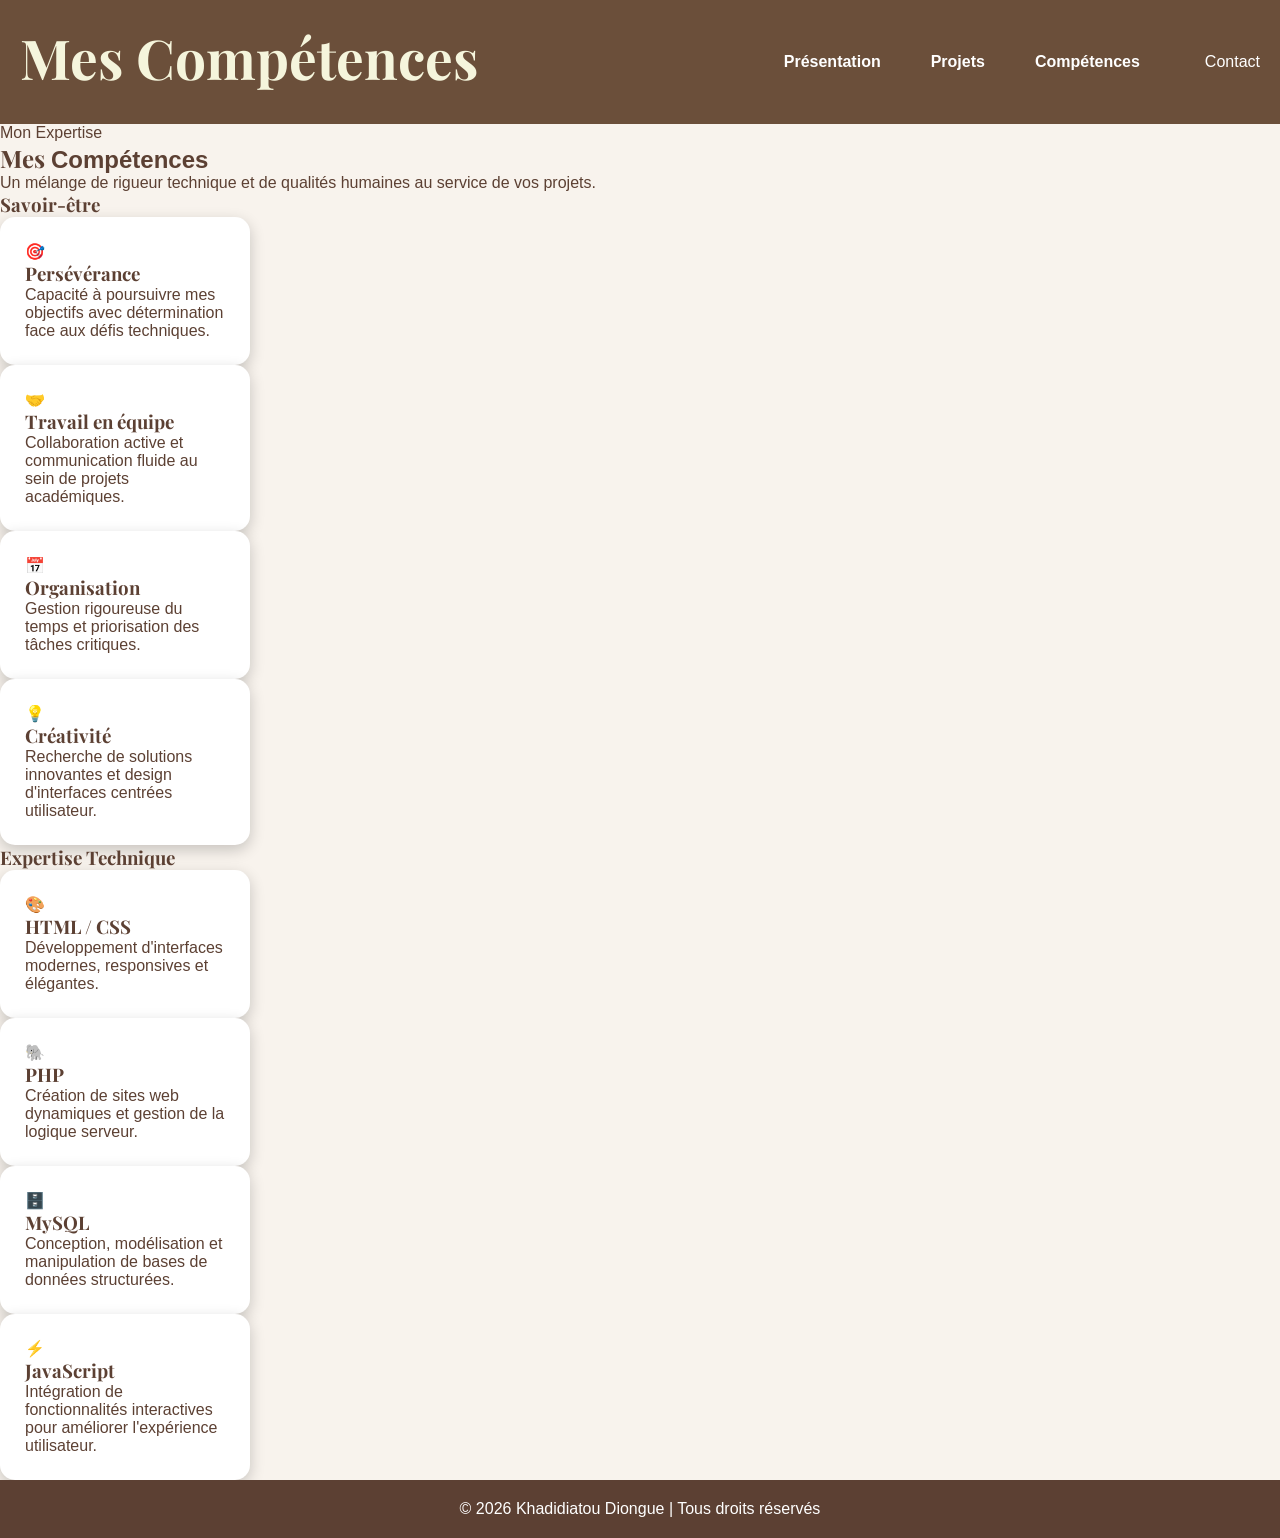
==== pages/competence.html @ 739fb5e6 "Fix HTML formatting and navigation links" ====
<!DOCTYPE html>
<html lang="fr">
<head>
    <meta charset="UTF-8">
    <meta name="viewport" content="width=device-width, initial-scale=1.0">
    <title>Mes Compétences | Khadidiatou Diongue</title>
    <link rel="stylesheet" href="../Css/style.css">
    <link rel="preconnect" href="https://fonts.googleapis.com">
    <link rel="preconnect" href="https://fonts.gstatic.com" crossorigin>
    <link href="https://fonts.googleapis.com/css2?family=Playfair+Display:wght@700;900&family=Poppins:wght@300;400;500;600&display=swap" rel="stylesheet">
</head>
<body>

<header>
   <nav>
        <h1 class="logo"> Mes Compétences</h1>
        <ul>
            <li><a href="index.html" >Présentation</a></li>
            <li><a href="/pages/projet.html">Projets</a></li>
            <li><a href="/pages/competence.html">Compétences</a></li>
            <li><a href="/pages/contact.html" ></a>Contact</a></li>
        </ul>
</header>

<main class="skills-page">
    <div class="skills-header">
        <span class="hero-tag">Mon Expertise</span>
        <h2 class="section-title">Mes <span class="highlight">Compétences</span></h2>
        <p class="section-subtitle">Un mélange de rigueur technique et de qualités humaines au service de vos projets.</p>
    </div>
    <div class="category-wrapper">
        <h3 class="skill-category-title">Savoir-être</h3>
        <div class="skills-grid">
            <div class="card">
                <div class="card-icon">🎯</div>
                <h3>Persévérance</h3>
                <p>Capacité à poursuivre mes objectifs avec détermination face aux défis techniques.</p>
            </div>
            <div class="card">
                <div class="card-icon">🤝</div>
                <h3>Travail en équipe</h3>
                <p>Collaboration active et communication fluide au sein de projets académiques.</p>
            </div>
            <div class="card">
                <div class="card-icon">📅</div>
                <h3>Organisation</h3>
                <p>Gestion rigoureuse du temps et priorisation des tâches critiques.</p>
            </div>
            <div class="card">
                <div class="card-icon">💡</div>
                <h3>Créativité</h3>
                <p>Recherche de solutions innovantes et design d'interfaces centrées utilisateur.</p>
            </div>
        </div>
    </div>
    <div class="category-wrapper">
        <h3 class="skill-category-title">Expertise Technique</h3>
        <div class="skills-grid hard-skills">
            <div class="card">
                <div class="card-icon">🎨</div>
                <h3>HTML / CSS</h3>
                <p>Développement d'interfaces modernes, responsives et élégantes.</p>
            </div>
            <div class="card">
                <div class="card-icon">🐘</div>
                <h3>PHP</h3>
                <p>Création de sites web dynamiques et gestion de la logique serveur.</p>
            </div>
            <div class="card">
                <div class="card-icon">🗄️</div>
                <h3>MySQL</h3>
                <p>Conception, modélisation et manipulation de bases de données structurées.</p>
            </div>
            <div class="card">
                <div class="card-icon">⚡</div>
                <h3>JavaScript</h3>
                <p>Intégration de fonctionnalités interactives pour améliorer l'expérience utilisateur.</p>
            </div>
        </div>
    </div>
</main>
     <footer>
        <div class="footer-content">
            <p>© 2026 Khadidiatou Diongue | Tous droits réservés</p>
        </div>
    </footer>
</body>
</html>
---- Css/style.css ----
body{
margin:0;
font-family:Arial;
background:#F5F0E6;
color:#3E2723;
}

header{
background:#5C4033;
padding:20px;
text-align:center;
}

nav a{
color:white;
margin:15px;
text-decoration:none;
font-weight:bold;
}

.hero{
text-align:center;
padding:80px 20px;
background:#EADBC8;
}

.hero img{
width:200px;
border-radius:50%;
margin-top:20px;
}

section{
padding:50px 20px;
text-align:center;
}

.cards{
display:flex;
justify-content:center;
gap:20px;
flex-wrap:wrap;
}

.card{
background:white;
padding:25px;
width:250px;
border-radius:15px;
box-shadow:0 5px 15px rgba(0,0,0,0.2);
transition:0.3s;
}

.card:hover{
transform:translateY(-10px);
}

form{
display:flex;
flex-direction:column;
width:300px;
margin:auto;
gap:15px;
}

input, textarea{
padding:10px;
border-radius:8px;
border:1px solid #ccc;
}

button{
background:#5C4033;
color:white;
padding:10px;
border:none;
border-radius:8px;
}

body{
    margin:0;
    font-family:Arial;
    background:#f8f3ed;
}

/* MENU */
header{
    background:#5c4033;
    padding:20px;
}

nav{
    display:flex;
    justify-content:space-between;
    align-items:center;
    gap: 35px;
}

.logo{
    color:beige;
}

nav ul{
    display:flex;
    list-style:none;
    gap:20px;
}

nav a{
    color:white;
    text-decoration:none;
    font-weight:bold;
}
.top-zone{
    text-align:center;
    padding:30px 20px;
}
/* PRESENTATION */
.presentation{
    display:flex;
    justify-content:center;
    align-items:center;
    gap:50px;
    padding:80px;
}

/* PHOTO */
.cadre-photo img{
    width:250px;
    height:250px;
    border-radius:20px;
    box-shadow:0 5px 15px rgba(0,0,0,0.2);
}

/* TEXTE */
.cadre-texte{
    background:white;
    padding:40px;
    border-radius:20px;
    width:450px;
    box-shadow:0 5px 15px rgba(0,0,0,0.1);
}

.cadre-texte h2{
    color:#5c4033;
}

.cadre-texte h3{
    color:#8b5e3c;
}

.cadre-texte ul{
    padding-left:20px;
}

.competences-box{
    display:flex;
    flex-wrap:wrap;
    gap:15px;
    margin-top:20px;
}

.mini-cadre{
    background:#f5ebe0;
    padding:12px 18px;
    border-radius:12px;
    box-shadow:0 3px 8px rgba(0,0,0,0.1);
    transition:0.3s;
    cursor:pointer;
}

.mini-cadre:hover{
    background:#5c4033;
    color:white;
}

:root {
    --beige: #F5F0E6;
    --marron: #5C4033;
    --marron-clair: #8B6D5C;
    --blanc: #FFFFFF;
}

/* Reset simple */
* {
    margin: 0;
    padding: 0;
    box-sizing: border-box;
    font-family: 'Arial', sans-serif;
}

body {
    background-color: var(--beige);
    color: var(--marron);
}

/* Header */
header {
    text-align: center;
    padding: 50px 20px;
    background-color: var(--marron-clair);
    color: var(--blanc);
}

header h1 {
    font-size: 55px;
    margin-bottom: 10px;
}

header p {
    font-size: 1.2rem;
}

/* Section Projets */
.projects-section {
    display: grid;
    grid-template-columns: repeat(auto-fit, minmax(300px, 1fr));
    gap: 30px;
    padding: 50px 20px;
    max-width: 1200px;
    margin: 0 auto;
}

/* Cartes de projet */
.project-card {
    background-color: var(--blanc);
    border-radius: 15px;
    overflow: hidden;
    box-shadow: 0 5px 20px rgba(0,0,0,0.1);
    transition: transform 0.3s ease, box-shadow 0.3s ease;
}

.project-card:hover {
    transform: translateY(-10px);
    box-shadow: 0 10px 30px rgba(0,0,0,0.2);
}

.project-card img {
    width: 100%;
    height: 200px;
    object-fit: cover;
}

.project-info {
    padding: 20px;
}

.project-info h2 {
    margin-bottom: 10px;
    font-size: 1.5rem;
}

.project-info p {
    margin-bottom: 15px;
    color: #6b4f3a;
}

.btn {
    display: inline-block;
    text-decoration: none;
    background-color: var(--marron);
    color: var(--blanc);
    padding: 10px 20px;
    border-radius: 8px;
    transition: background 0.3s ease;
}

.btn:hover {
    background-color: var(--marron-clair);
}

/* Responsive */
@media (max-width: 600px) {
    header h1 {
        font-size: 2rem;
    }
    .project-card img {
        height: 180px;
    }
}
body{
font-family:'Poppins', sans-serif;
}

h1,h2,h3{
font-family:'Playfair Display', serif;
}
body{
    margin:0;
    font-family:Arial;
    background:#f8f3ed;
}
.search-container{
    display:flex;
    align-items:center;
    width:400px;
    margin:20px auto 40px auto;
    background:white;
    border:1px solid #ddd;
    border-radius:30px;
    padding:8px 15px;
    box-shadow:0 4px 10px rgba(0,0,0,0.08);
}

.search-container .icon{
    font-size:18px;
    color:#999;
    margin-right:10px;
}

.search-container input{
    flex:1;
    border:none;
    outline:none;
    font-size:15px;
    background:transparent;
}

.search-container:focus-within{
    box-shadow:0 6px 18px rgba(139,94,60,0.25);
    border:1px solid #8b5e3c;
}

header{
    background:#6b4f3a;
    padding:20px;
}

nav{
    display:flex;
    justify-content:space-between;
    align-items:center;
}

.logo{
    color:beige;
}

nav ul{
    display:flex;
    list-style:none;
    gap:20px;
}

nav a{
    color:white;
    text-decoration:none;
    font-weight:bold;
}

/* Contact page */
.contact-page{
    display:flex;
    flex-wrap:wrap;
    justify-content:center;
    gap:25px;
    padding:40px 20px;
}

.bloc-formulaire{
    background:white;
    width:350px;
    padding:30px;
    border-radius:15px;
    box-shadow:0 5px 15px rgba(0,0,0,0.1);
    box-sizing:border-box;
}

.bloc-formulaire h2{
    text-align:center;
    color:#5c4033;
    margin-bottom:20px;
}

form{
    display:flex;
    flex-direction:column;
    gap:12px;
}

input, textarea{
    width:100%;
    padding:12px;
    border:1px solid #ccc;
    border-radius:10px;
    box-sizing:border-box;
}

textarea{
    height:100px;
    resize:none;
}

button{
    width:100%;
    padding:12px;
    background:#8b5e3c;
    color:white;
    border:none;
    border-radius:10px;
    cursor:pointer;
}

button:hover{
    background:#5c4033;
}

/* Footer */
footer{
    background:#5C4033;
    color:white;
    text-align:center;
    padding:15px;
    margin:0;
}

.reseaux{
    margin-top:15px;
    text-align:center;
}

.reseaux a{
    display:inline-block;
    margin:10px;
    font-size:28px;
    color:#8b5e3c;
    transition:0.3s;
}

.reseaux a:hover{
    color:#c49a6c;
    transform:scale(1.2);
}
img{
max-width:100%;
height:auto;
}
@media screen and (max-width:768px){
    .container{
        flex-direction:column;
    }
}
body{
    margin:0;
    padding:0;
}
footer p{
    margin:5px 0;
}

   
    margin: 0 auto;
    flex-wrap: wrap;
}

/* Ajustement général pour tablettes (≤1024px) */
@media screen and (max-width: 1024px) {
    .presentation {
        flex-direction: column;
        padding: 40px 10px;
        gap: 20px;
    }
    .cadre-texte {
        width: 100%;
        padding: 20px;
    }
    .cadre-photo img {
        width: 100%;
        max-width: 250px;
        height: auto;
    }
}
/* Responsivité minimale pour tablettes et téléphones */
img, video {
    max-width: 100%;
    height: auto;
}

@media screen and (max-width: 768px) {
    .presentation, .projects-section, .contact-page {
        flex-direction: column;
        width: 95%;
        margin: 0 auto;
        gap: 20px;
    }

    nav ul {
        flex-direction: column;
        gap: 10px;
        text-align: center;
    }

    header h1 {
        font-size: 2rem;
    }

    .project-card img {
        height: auto;
    }
}
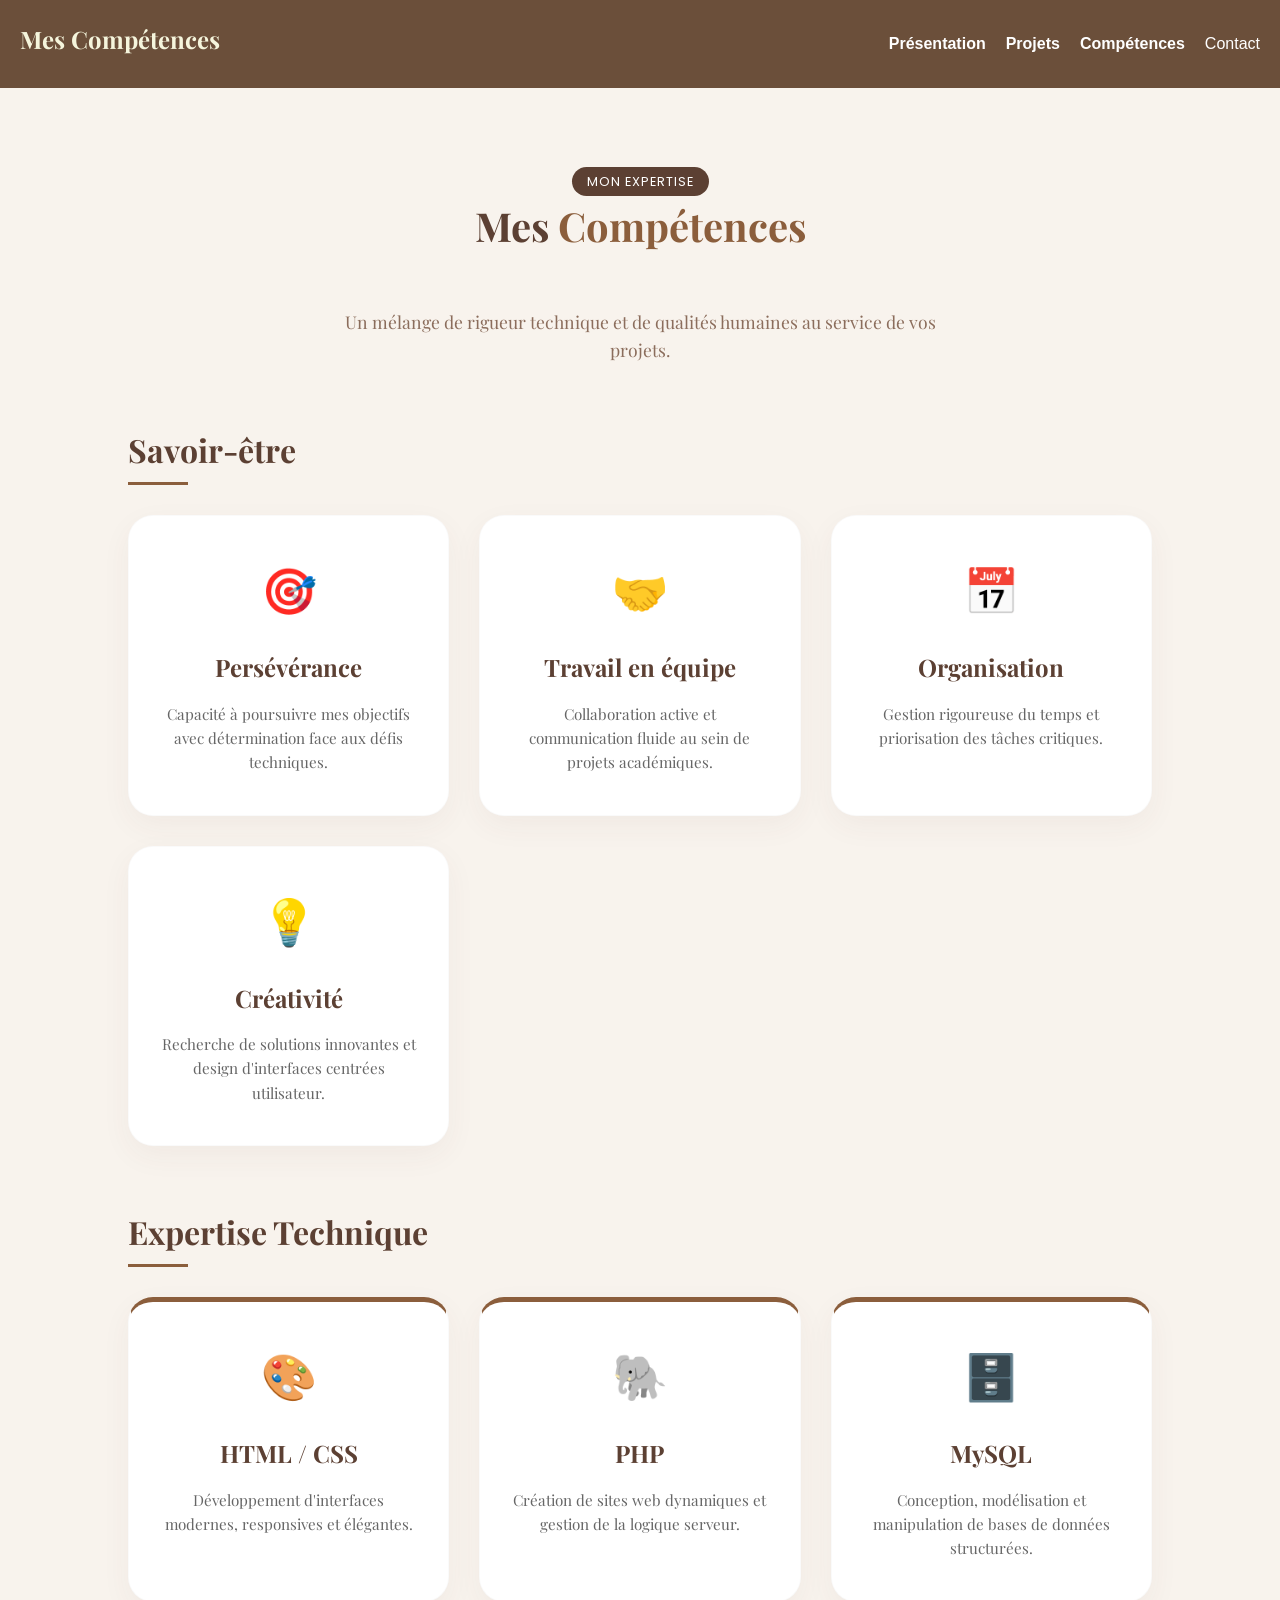
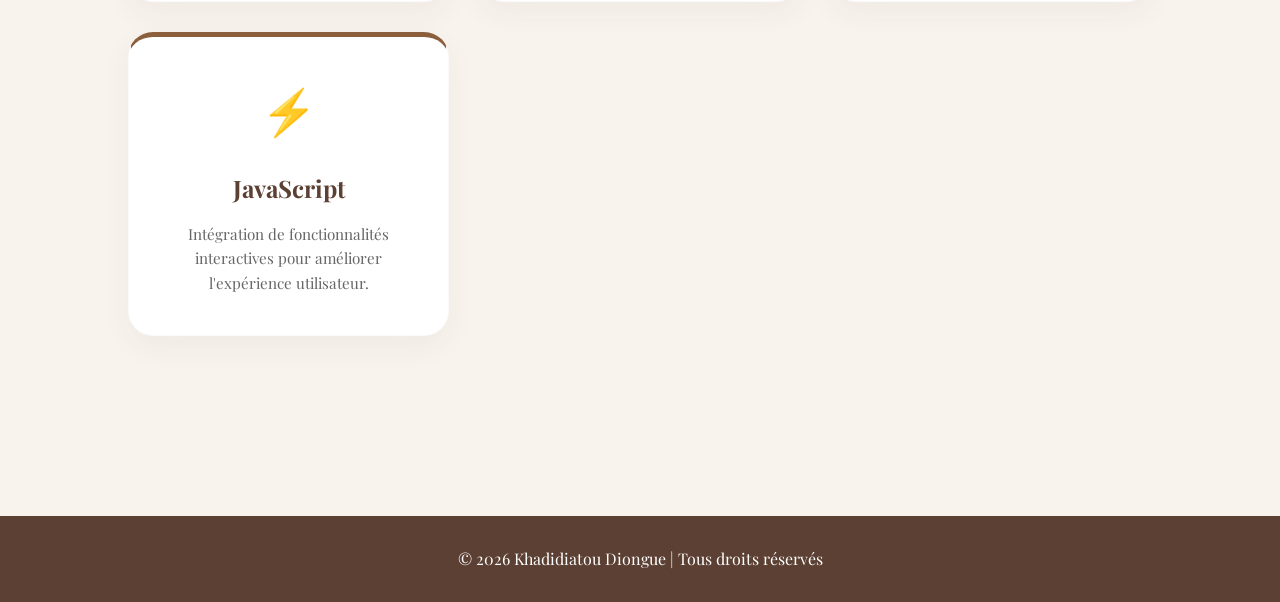
==== commit f5844a3f: "Fix HTML encoding issues in competence.html" ====
--- a/pages/competence.html
+++ b/pages/competence.html
@@ -16,9 +16,9 @@
         <h1 class="logo"> Mes Compétences</h1>
         <ul>
             <li><a href="index.html" >Présentation</a></li>
-            <li><a href="/pages/projet.html">Projets</a></li>
-            <li><a href="/pages/competence.html">Compétences</a></li>
-            <li><a href="/pages/contact.html" ></a>Contact</a></li>
+            <li><a href="projet.html">Projets</a></li>
+            <li><a href="competence.html">Compétences</a></li>
+            <li><a href="contact.html" ></a>Contact</a></li>
         </ul>
 </header>
 
--- a/Css/style.css
+++ b/Css/style.css
@@ -1,200 +1,369 @@
-body{
-margin:0;
-font-family:Arial;
-background:#F5F0E6;
-color:#3E2723;
-}
-
-header{
-background:#5C4033;
-padding:20px;
-text-align:center;
-}
-
-nav a{
-color:white;
-margin:15px;
-text-decoration:none;
-font-weight:bold;
-}
-
-.hero{
-text-align:center;
-padding:80px 20px;
-background:#EADBC8;
-}
-
-.hero img{
-width:200px;
-border-radius:50%;
-margin-top:20px;
-}
-
-section{
-padding:50px 20px;
-text-align:center;
-}
-
-.cards{
-display:flex;
-justify-content:center;
-gap:20px;
-flex-wrap:wrap;
-}
-
-.card{
-background:white;
-padding:25px;
-width:250px;
-border-radius:15px;
-box-shadow:0 5px 15px rgba(0,0,0,0.2);
-transition:0.3s;
-}
-
-.card:hover{
-transform:translateY(-10px);
-}
-
-form{
-display:flex;
-flex-direction:column;
-width:300px;
-margin:auto;
-gap:15px;
-}
-
-input, textarea{
-padding:10px;
-border-radius:8px;
-border:1px solid #ccc;
-}
-
-button{
-background:#5C4033;
-color:white;
-padding:10px;
-border:none;
-border-radius:8px;
-}
-
-body{
-    margin:0;
-    font-family:Arial;
-    background:#f8f3ed;
-}
-
-/* MENU */
-header{
-    background:#5c4033;
-    padding:20px;
-}
-
-nav{
-    display:flex;
-    justify-content:space-between;
-    align-items:center;
-    gap: 35px;
-}
-
-.logo{
-    color:beige;
-}
-
-nav ul{
-    display:flex;
-    list-style:none;
-    gap:20px;
-}
-
-nav a{
-    color:white;
-    text-decoration:none;
-    font-weight:bold;
-}
-.top-zone{
-    text-align:center;
-    padding:30px 20px;
-}
-/* PRESENTATION */
-.presentation{
-    display:flex;
-    justify-content:center;
-    align-items:center;
-    gap:50px;
-    padding:80px;
-}
-
-/* PHOTO */
-.cadre-photo img{
-    width:250px;
-    height:250px;
-    border-radius:20px;
-    box-shadow:0 5px 15px rgba(0,0,0,0.2);
-}
-
-/* TEXTE */
-.cadre-texte{
-    background:white;
-    padding:40px;
-    border-radius:20px;
-    width:450px;
-    box-shadow:0 5px 15px rgba(0,0,0,0.1);
-}
-
-.cadre-texte h2{
-    color:#5c4033;
-}
-
-.cadre-texte h3{
-    color:#8b5e3c;
-}
-
-.cadre-texte ul{
-    padding-left:20px;
-}
-
-.competences-box{
-    display:flex;
-    flex-wrap:wrap;
-    gap:15px;
-    margin-top:20px;
-}
-
-.mini-cadre{
-    background:#f5ebe0;
-    padding:12px 18px;
-    border-radius:12px;
-    box-shadow:0 3px 8px rgba(0,0,0,0.1);
-    transition:0.3s;
-    cursor:pointer;
-}
-
-.mini-cadre:hover{
-    background:#5c4033;
-    color:white;
-}
 
 :root {
     --beige: #F5F0E6;
+    --beige-clair: #f8f3ed;
     --marron: #5C4033;
+    --marron-moyen: #6b4f3a;
     --marron-clair: #8B6D5C;
+    --accent: #8b5e3c;
     --blanc: #FFFFFF;
 }
 
-/* Reset simple */
 * {
     margin: 0;
     padding: 0;
     box-sizing: border-box;
-    font-family: 'Arial', sans-serif;
 }
 
 body {
-    background-color: var(--beige);
-    color: var(--marron);
-}
-
-/* Header */
+    background-color: var(--beige-clair);
+    color: var(--marron);
+    font-family: 'Poppins', sans-serif;
+    line-height: 1.6;
+    
+}
+
+h1, h2, h3 {
+    font-family: 'Playfair Display', serif;
+}
+p{
+    font-family:'Playfair Display',serif ;
+}
+
+div {
+    font-family:'Poppins', sans-serif;
+}
+input, textarea {
+    font-family:'Poppins', sans-serif;
+}
+header {
+    background: var(--marron-moyen);
+    padding: 20px 5%;
+}
+
+nav {
+    display: flex;
+    justify-content: space-between;
+    align-items: center;
+}
+
+.logo {
+    color: beige;
+    font-size: 1.5rem;
+    font-weight: bold;
+}
+
+nav ul {
+    display: flex;
+    list-style: none;
+    gap: 25px;
+}
+
+nav a {
+    color: white;
+    text-decoration: none;
+    font-weight: bold;
+    transition: 0.3s;
+}
+
+nav a:hover {
+    color: var(--beige);
+}
+
+.hero-presentation {
+    display: flex;
+    align-items: center;
+    justify-content: space-between;
+    padding: 80px 10%;
+    min-height: 85vh;
+    gap: 60px;
+    background-color: var(--beige-clair);
+}
+
+.hero-content {
+    flex: 1;
+    max-width: 600px;
+}
+
+.hero-tag {
+    background-color: var(--marron);
+    color: white;
+    padding: 6px 15px;
+    border-radius: 20px;
+    font-size: 0.8rem;
+    text-transform: uppercase;
+    letter-spacing: 1px;
+}
+
+.hero-content h1 {
+    font-size: 3.5rem;
+    margin: 25px 0 15px;
+    color: var(--marron);
+    line-height: 1.1;
+}
+
+.highlight {
+    color: var(--accent);
+}
+
+.hero-description {
+    font-size: 1.1rem;
+    margin-bottom: 30px;
+    color: #444;
+}
+
+
+.hero-actions {
+    display: flex;
+    gap: 15px;
+    margin-top: 30px;
+}
+
+.btn_cv {
+    display: inline-block;
+    background-color: var(--marron);
+    color: white;
+    padding: 12px 28px;
+    text-decoration: none;
+    border-radius: 8px;
+    font-weight: 600;
+    transition: 0.3s ease;
+    border: 2px solid var(--marron);
+}
+
+.btn_cv.outline {
+    background-color: transparent;
+    color: var(--marron);
+}
+
+.btn_cv:hover {
+    background-color: var(--marron-clair);
+    border-color: var(--marron-clair);
+    color: white;
+    transform: translateY(-3px);
+}
+
+.hero-visual {
+    flex: 1;
+    display: flex;
+    justify-content: center;
+}
+
+.cadre-photo-moderne {
+    position: relative;
+}
+
+.cadre-photo-moderne img {
+    width: 350px;
+    height: 450px;
+    object-fit: cover;
+    border-radius: 30px;
+    z-index: 2;
+    position: relative;
+    box-shadow: 15px 15px 0px var(--marron-clair); /* Effet de décalage */
+}
+
+.competences-box {
+    display: flex;
+    flex-wrap: wrap;
+    gap: 10px;
+    margin-bottom: 30px;
+}
+
+.mini-cadre {
+    background: #f5ebe0;
+    padding: 8px 15px;
+    border-radius: 8px;
+    font-size: 0.85rem;
+    font-weight: 500;
+    border: 1px solid rgba(0,0,0,0.05);
+}
+
+.services-section {
+    padding: 80px 10%;
+    background-color: var(--blanc);
+    text-align: center;
+}
+
+.section-title {
+    font-size: 2.5rem;
+    margin-bottom: 50px;
+    color: var(--marron);
+}
+
+.services-container {
+    display: grid;
+    grid-template-columns: repeat(auto-fit, minmax(250px, 1fr));
+    gap: 30px;
+}
+
+.service-card {
+    background-color: var(--beige-clair);
+    padding: 40px 25px;
+    border-radius: 20px;
+    transition: 0.3s;
+}
+
+.service-card:hover {
+    transform: translateY(-10px);
+    box-shadow: 0 10px 30px rgba(0,0,0,0.05);
+}
+
+.service-icon {
+    font-size: 45px;
+    margin-bottom: 20px;
+}
+
+
+footer {
+    background: var(--marron);
+    color: white;
+    text-align: center;
+    padding: 30px;
+}
+
+
+@media (max-width: 992px) {
+    .hero-presentation {
+        flex-direction: column;
+        text-align: center;
+        padding-top: 50px;
+    }
+    
+    .hero-content {
+        order: 2;
+    }
+    
+    .hero-visual {
+        order: 1;
+    }
+
+    .hero-actions {
+        justify-content: center;
+    }
+
+    .competences-box {
+        justify-content: center;
+    }
+
+    .hero-content h1 {
+        font-size: 2.5rem;
+    }
+}
+
+.skills-page {
+    padding: 80px 10%;
+    background-color: var(--beige-clair);
+    min-height: 100vh;
+}
+
+.skills-header {
+    text-align: center;
+    margin-bottom: 60px;
+}
+
+.section-subtitle {
+    max-width: 600px;
+    margin: 15px auto 0;
+    color: var(--marron-clair);
+    font-size: 1.1rem;
+}
+
+.category-wrapper {
+    margin-bottom: 60px;
+}
+
+.skill-category-title {
+    font-family: 'Playfair Display', serif;
+    color: var(--marron);
+    font-size: 2rem;
+    margin-bottom: 30px;
+    position: relative;
+    display: inline-block;
+    padding-bottom: 10px;
+}
+
+.skill-category-title::after {
+    content: '';
+    position: absolute;
+    bottom: 0;
+    left: 0;
+    width: 60px;
+    height: 3px;
+    background-color: var(--accent);
+}
+
+
+.skills-grid {
+    display: grid;
+    grid-template-columns: repeat(auto-fit, minmax(280px, 1fr));
+    gap: 30px;
+}
+
+.skills-grid .card {
+    background: var(--blanc);
+    padding: 40px 30px;
+    border-radius: 25px;
+    text-align: center;
+    transition: all 0.5s cubic-bezier(0.175, 0.885, 0.32, 1.275);
+    border: 1px solid rgba(0,0,0,0.02);
+    box-shadow: 0 10px 30px rgba(92, 64, 51, 0.05);
+    display: flex;
+    flex-direction: column;
+    align-items: center;
+}
+
+.card-icon {
+    font-size: 45px;
+    margin-bottom: 20px;
+    transition: 0.3s;
+}
+
+.skills-grid .card h3 {
+    font-family: 'Playfair Display', serif;
+    color: var(--marron);
+    font-size: 1.5rem;
+    margin-bottom: 15px;
+    transition: 0.3s;
+}
+
+.skills-grid .card p {
+    font-size: 0.95rem;
+    color: #666;
+    line-height: 1.6;
+    transition: 0.3s;
+}
+
+.skills-grid .card:hover {
+    transform: translateY(-15px);
+    background-color: var(--marron);
+    box-shadow: 0 25px 50px rgba(92, 64, 51, 0.2);
+}
+
+.skills-grid .card:hover h3, 
+.skills-grid .card:hover p {
+    color: var(--blanc);
+}
+
+.skills-grid .card:hover .card-icon {
+    transform: scale(1.2) rotate(5deg);
+}
+
+
+.hard-skills .card {
+    border-top: 5px solid var(--accent);
+}
+
+
+@media (max-width: 768px) {
+    .skills-page {
+        padding: 60px 5%;
+    }
+    .hero-content h1 {
+        font-size: 2.8rem;
+    }
+}
+
 header {
     text-align: center;
     padding: 50px 20px;
@@ -211,7 +380,6 @@
     font-size: 1.2rem;
 }
 
-/* Section Projets */
 .projects-section {
     display: grid;
     grid-template-columns: repeat(auto-fit, minmax(300px, 1fr));
@@ -221,7 +389,6 @@
     margin: 0 auto;
 }
 
-/* Cartes de projet */
 .project-card {
     background-color: var(--blanc);
     border-radius: 15px;
@@ -320,7 +487,7 @@
     box-shadow:0 6px 18px rgba(139,94,60,0.25);
     border:1px solid #8b5e3c;
 }
-
+/* Navigation */
 header{
     background:#6b4f3a;
     padding:20px;
@@ -347,154 +514,336 @@
     text-decoration:none;
     font-weight:bold;
 }
-
-/* Contact page */
-.contact-page{
-    display:flex;
-    flex-wrap:wrap;
-    justify-content:center;
-    gap:25px;
-    padding:40px 20px;
-}
-
-.bloc-formulaire{
-    background:white;
-    width:350px;
-    padding:30px;
-    border-radius:15px;
-    box-shadow:0 5px 15px rgba(0,0,0,0.1);
-    box-sizing:border-box;
-}
-
-.bloc-formulaire h2{
-    text-align:center;
-    color:#5c4033;
-    margin-bottom:20px;
-}
-
-form{
-    display:flex;
-    flex-direction:column;
-    gap:12px;
-}
-
-input, textarea{
-    width:100%;
-    padding:12px;
-    border:1px solid #ccc;
-    border-radius:10px;
-    box-sizing:border-box;
-}
-
-textarea{
-    height:100px;
-    resize:none;
-}
-
-button{
-    width:100%;
-    padding:12px;
-    background:#8b5e3c;
-    color:white;
-    border:none;
-    border-radius:10px;
-    cursor:pointer;
-}
-
-button:hover{
-    background:#5c4033;
-}
-
-/* Footer */
-footer{
-    background:#5C4033;
-    color:white;
-    text-align:center;
-    padding:15px;
-    margin:0;
-}
-
-.reseaux{
-    margin-top:15px;
-    text-align:center;
-}
-
-.reseaux a{
-    display:inline-block;
-    margin:10px;
-    font-size:28px;
-    color:#8b5e3c;
-    transition:0.3s;
-}
-
-.reseaux a:hover{
+nav a:hover{
     color:#c49a6c;
-    transform:scale(1.2);
-}
-img{
-max-width:100%;
-height:auto;
-}
-@media screen and (max-width:768px){
-    .container{
-        flex-direction:column;
-    }
-}
-body{
-    margin:0;
-    padding:0;
-}
-footer p{
-    margin:5px 0;
-}
-
-   
-    margin: 0 auto;
+}
+nav a:focus{
+    color:#c49a6c;
+}
+
+.contact-page {
+    display: flex;
     flex-wrap: wrap;
-}
-
-/* Ajustement général pour tablettes (≤1024px) */
-@media screen and (max-width: 1024px) {
-    .presentation {
+    justify-content: center;
+    gap: 40px;
+    padding: 80px 10%;
+    background-color: var(--beige-clair);
+    min-height: 80vh;
+}
+
+/* Style des deux blocs (Contact & Demande de Projet) */
+.bloc-formulaire {
+    background: white;
+    padding: 40px;
+    border-radius: 20px;
+    box-shadow: 0 10px 30px rgba(92, 64, 51, 0.08);
+    flex: 1;
+    min-width: 320px;
+    max-width: 500px;
+    transition: transform 0.3s ease;
+}
+
+.bloc-formulaire:hover {
+    transform: translateY(-5px);
+}
+
+.bloc-formulaire h2 {
+    font-family: 'Playfair Display', serif;
+    color: var(--marron);
+    font-size: 2rem;
+    margin-bottom: 25px;
+    position: relative;
+}
+
+.bloc-formulaire h2::after {
+    content: '';
+    position: absolute;
+    bottom: -8px;
+    left: 0;
+    width: 40px;
+    height: 3px;
+    background-color: var(--accent);
+}
+
+/* Style des champs du formulaire */
+.bloc-formulaire form {
+    display: flex;
+    flex-direction: column;
+    gap: 15px;
+}
+
+.bloc-formulaire input, 
+.bloc-formulaire textarea {
+    width: 100%;
+    padding: 12px 15px;
+    border: 1px solid #ddd;
+    border-radius: 10px;
+    font-family: 'Poppins', sans-serif;
+    font-size: 0.95rem;
+    transition: border-color 0.3s ease, box-shadow 0.3s ease;
+}
+
+.bloc-formulaire input:focus, 
+.bloc-formulaire textarea:focus {
+    border-color: var(--marron);
+    box-shadow: 0 0 8px rgba(92, 64, 51, 0.1);
+    outline: none;
+}
+
+.bloc-formulaire textarea {
+    height: 120px;
+    resize: none;
+}
+
+/* Style du bouton envoyer */
+.bloc-formulaire button {
+    background-color: var(--marron);
+    color: white;
+    border: none;
+    padding: 15px;
+    border-radius: 10px;
+    font-weight: 600;
+    cursor: pointer;
+    transition: background 0.3s ease;
+    margin-top: 10px;
+}
+
+.bloc-formulaire button:hover {
+    background-color: var(--accent);
+}
+
+/* Récapitulatif de la demande */
+.bloc-formulaire h3 {
+    margin-top: 30px;
+    font-family: 'Playfair Display', serif;
+    color: var(--marron);
+    border-top: 1px solid #eee;
+    padding-top: 20px;
+}
+
+footer {
+    text-align: center;
+    padding: 30px 20px;
+    background-color: var(--marron);
+    margin-top: 40px;
+}
+
+footer h3 {
+    font-family: 'Playfair Display', serif;
+    color: var(--blanc);
+    margin-bottom: 20px;
+}
+
+.reseaux {
+    display: flex;
+    justify-content: center;
+    gap: 25px;
+}
+
+.reseaux a {
+    font-size: 24px;
+    color: var(--accent);
+    transition: color 0.3s ease, transform 0.3s ease;
+}
+
+.reseaux a:hover {
+    color: var(--blanc);
+    transform: scale(1.2);
+}
+
+/* Responsive */
+@media (max-width: 768px) {
+    .contact-page {
+        padding: 40px 5%;
+    }
+}
+.menu-toggle {
+    display: none; /* caché par défaut sur grand écran */
+    flex-direction: column;
+    width: 30px;
+    cursor: pointer;
+    gap: 5px;
+}
+
+.menu-toggle span {
+    height: 3px;
+    background: white;
+    border-radius: 2px;
+}
+
+
+@media screen and (max-width: 768px) {
+    .menu-toggle {
+        display: flex;
+    }
+    nav ul.nav-list {
+        display: none; 
         flex-direction: column;
-        padding: 40px 10px;
-        gap: 20px;
-    }
-    .cadre-texte {
+        gap: 15px;
+        background: #6b4f3a;
+        position: absolute;
+        top: 60px;
+        left: 0;
         width: 100%;
-        padding: 20px;
-    }
-    .cadre-photo img {
-        width: 100%;
-        max-width: 250px;
-        height: auto;
-    }
-}
-/* Responsivité minimale pour tablettes et téléphones */
-img, video {
-    max-width: 100%;
-    height: auto;
-}
-
-@media screen and (max-width: 768px) {
-    .presentation, .projects-section, .contact-page {
-        flex-direction: column;
-        width: 95%;
-        margin: 0 auto;
-        gap: 20px;
-    }
-
-    nav ul {
-        flex-direction: column;
-        gap: 10px;
-        text-align: center;
-    }
-
-    header h1 {
-        font-size: 2rem;
-    }
-
-    .project-card img {
-        height: auto;
-    }
-}
+        padding: 20px 0;
+    }
+    nav ul.nav-list.active {
+        display: flex;
+    }
+}
+.footer {
+    margin-top: auto;
+    background-color: #111;
+    color: #fff;
+    padding: 20px 0;
+    text-align: center;
+}
+/* ==========================================================================
+   PAGE PROJETS
+   ========================================================================== */
+
+.projects-page {
+    padding: 60px 10%;
+    background-color: var(--beige-clair);
+    min-height: 100vh;
+}
+
+.projects-header {
+    text-align: center;
+    margin-bottom: 50px;
+}
+
+/* Barre de recherche moderne */
+.search-container {
+    display: flex;
+    max-width: 500px;
+    margin: 30px auto;
+    background: white;
+    padding: 5px;
+    border-radius: 50px;
+    box-shadow: 0 4px 15px rgba(0,0,0,0.05);
+    border: 1px solid #ddd;
+    align-items: center;
+}
+
+.search-container input {
+    flex: 1;
+    border: none;
+    outline: none;
+    padding: 0 15px;
+    background: transparent;
+    min-width: 0;
+}
+
+.search-container button {
+    background-color: var(--marron);
+    color: white;
+    border: none;
+    padding: 10px 25px;
+    border-radius: 50px;
+    cursor: pointer;
+    transition: 0.3s;
+}
+
+.search-container button:hover {
+    background-color: var(--accent);
+}
+
+.projects-grid {
+    display: grid;
+    grid-template-columns: repeat(auto-fit, minmax(320px, 1fr));
+    gap: 30px;
+}
+
+.project-card {
+    background: white;
+    border-radius: 20px;
+    overflow: hidden;
+    box-shadow: 0 10px 30px rgba(0,0,0,0.05);
+    transition: transform 0.3s ease, box-shadow 0.3s ease;
+    display: flex;
+    flex-direction: column;
+}
+
+.project-card:hover {
+    transform: translateY(-10px);
+    box-shadow: 0 15px 35px rgba(92, 64, 51, 0.15);
+}
+
+.project-image {
+    height: 220px;
+    overflow: hidden;
+}
+
+.project-image img {
+    width: 100%;
+    height: 100%;
+    object-fit: cover;
+    transition: transform 0.5s ease;
+}
+
+.project-card:hover .project-image img {
+    transform: scale(1.1);
+}
+
+.project-info {
+    padding: 25px;
+    display: flex;
+    flex-direction: column;
+    flex-grow: 1;
+}
+
+.project-info h3 {
+    font-family: 'Playfair Display', serif;
+    color: var(--marron);
+    font-size: 1.4rem;
+    margin-bottom: 12px;
+}
+
+.project-info p {
+    font-size: 0.95rem;
+    color: #666;
+    margin-bottom: 20px;
+    line-height: 1.5;
+}
+
+
+.technologies {
+    margin-top: auto;
+    display: flex;
+    flex-wrap: wrap;
+    gap: 8px;
+    margin-bottom: 20px;
+}
+
+.badge {
+    background: var(--beige-clair);
+    color: var(--marron);
+    padding: 5px 12px;
+    border-radius: 15px;
+    font-size: 0.75rem;
+    font-weight: 600;
+    text-transform: uppercase;
+}
+
+.btn-detail {
+    text-align: center;
+    text-decoration: none;
+    color: var(--marron);
+    font-weight: bold;
+    border: 2px solid var(--marron);
+    padding: 10px;
+    border-radius: 8px;
+    transition: 0.3s;
+}
+
+.btn-detail:hover {
+    background-color: var(--marron);
+    color: white;
+}
+
+.no-result {
+    grid-column: 1 / -1;
+    text-align: center;
+    padding: 50px;
+}
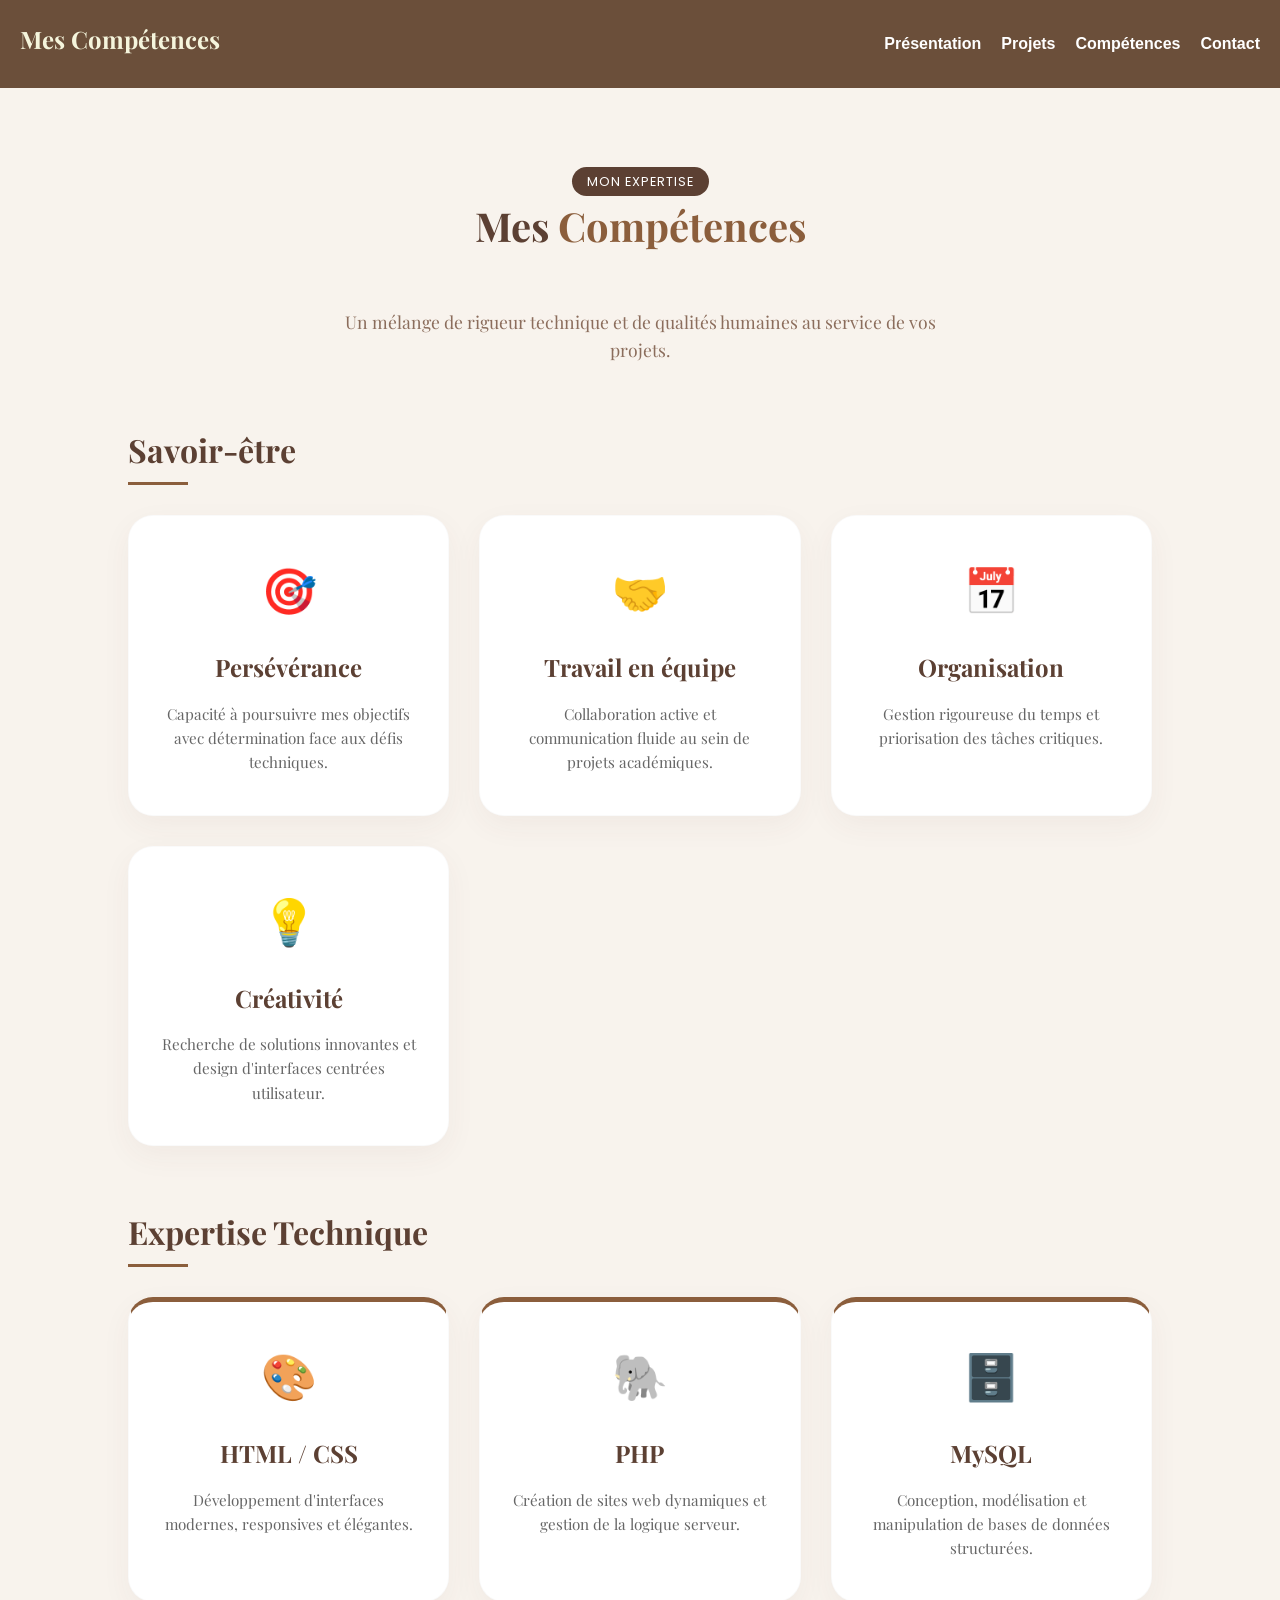
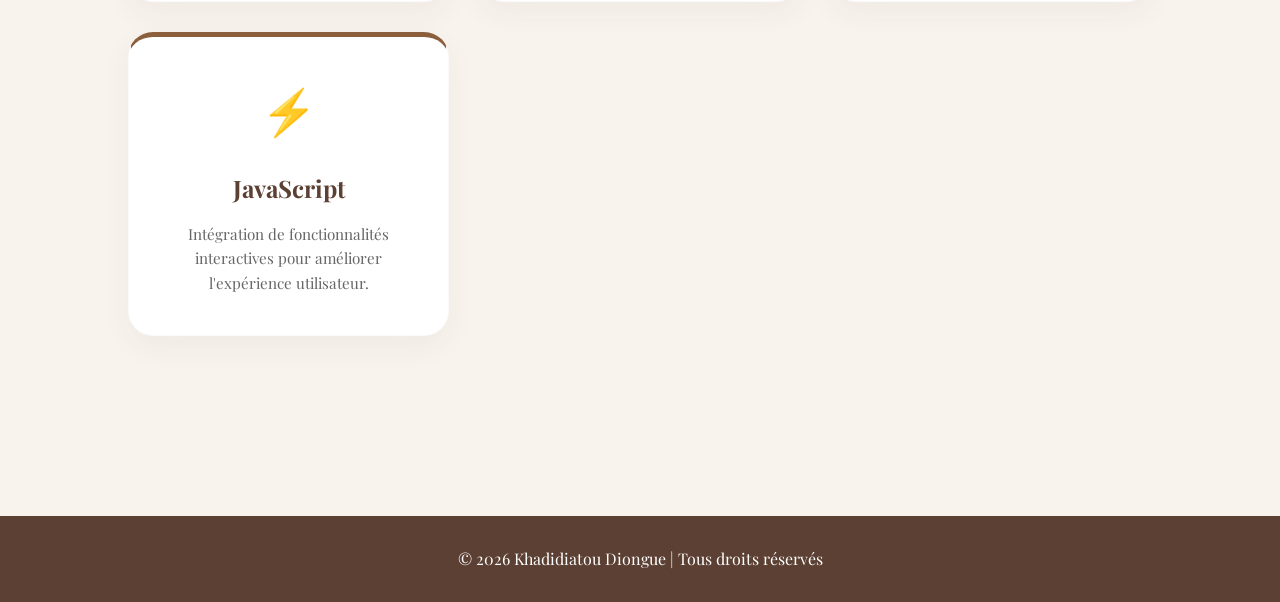
==== commit b731186a: "Update competence.html" ====
--- a/pages/competence.html
+++ b/pages/competence.html
@@ -15,13 +15,12 @@
    <nav>
         <h1 class="logo"> Mes Compétences</h1>
         <ul>
-            <li><a href="index.html" >Présentation</a></li>
+            <li><a href="../index.html" >Présentation</a></li>
             <li><a href="projet.html">Projets</a></li>
             <li><a href="competence.html">Compétences</a></li>
-            <li><a href="contact.html" ></a>Contact</a></li>
+            <li><a href="contact.html" >Contact</a></li>
         </ul>
 </header>
-
 <main class="skills-page">
     <div class="skills-header">
         <span class="hero-tag">Mon Expertise</span>
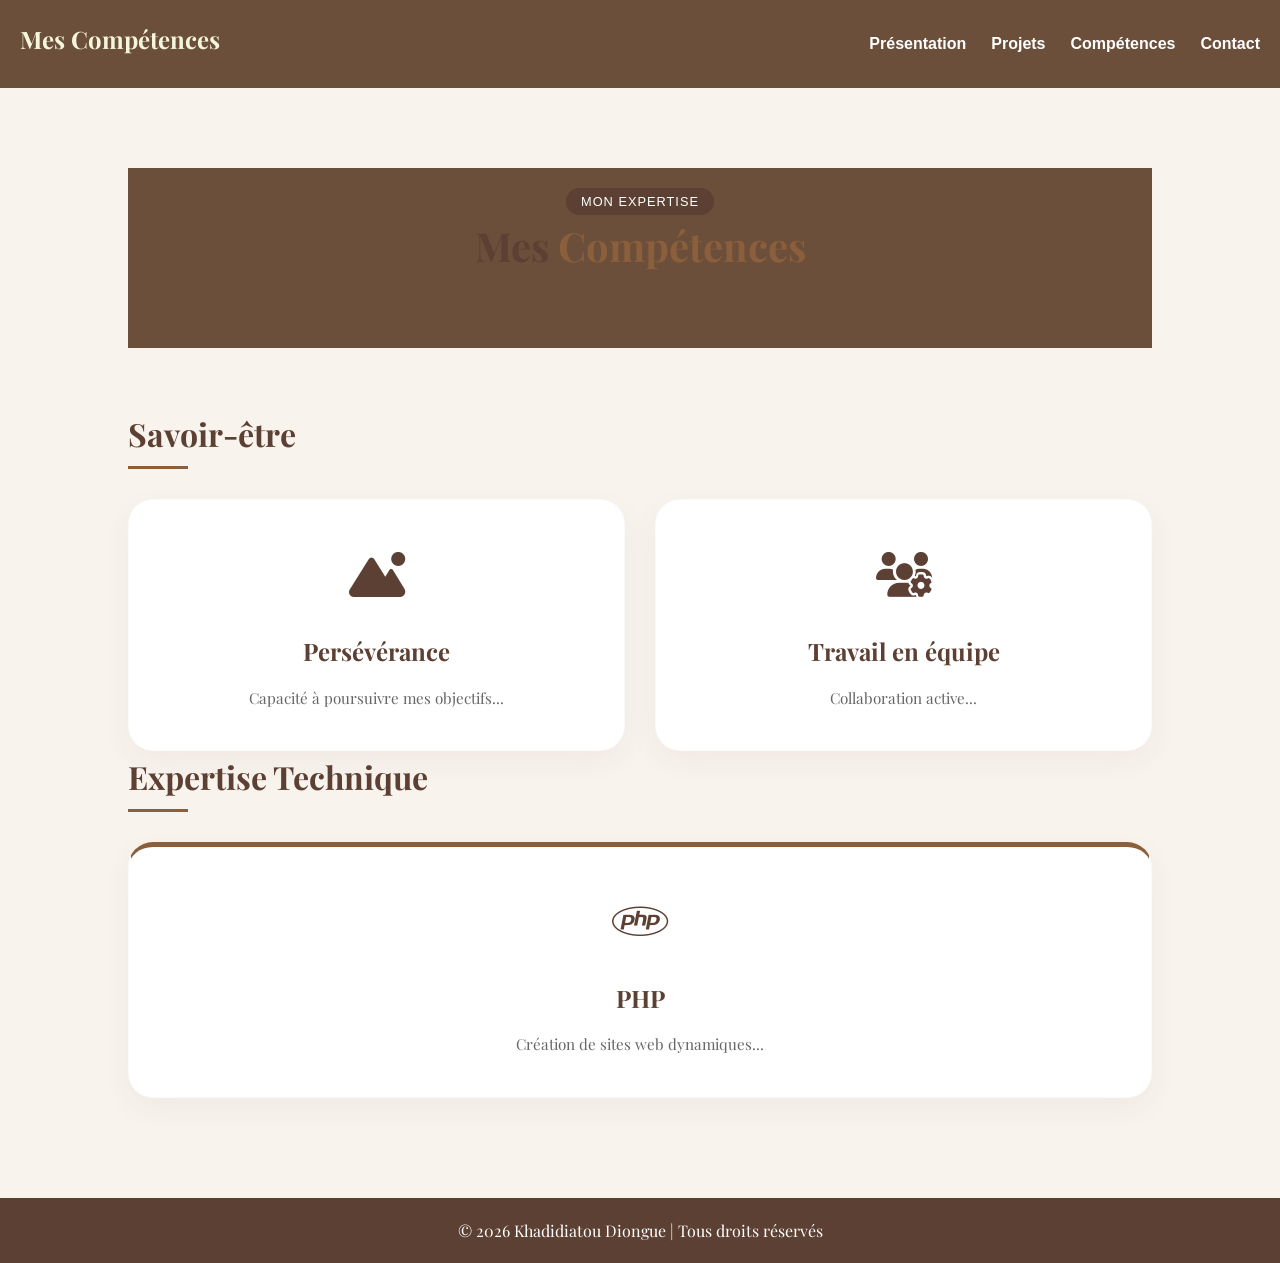
==== commit e5dd285d: "Update competence.html" ====
--- a/pages/competence.html
+++ b/pages/competence.html
@@ -8,6 +8,7 @@
     <link rel="preconnect" href="https://fonts.googleapis.com">
     <link rel="preconnect" href="https://fonts.gstatic.com" crossorigin>
     <link href="https://fonts.googleapis.com/css2?family=Playfair+Display:wght@700;900&family=Poppins:wght@300;400;500;600&display=swap" rel="stylesheet">
+    <link rel="stylesheet" href="https://cdnjs.cloudflare.com/ajax/libs/font-awesome/6.5.1/css/all.min.css">
 </head>
 <body>
 
@@ -15,68 +16,44 @@
    <nav>
         <h1 class="logo"> Mes Compétences</h1>
         <ul>
-            <li><a href="../index.html" >Présentation</a></li>
+            <li><a href="../index.html">Présentation</a></li>
             <li><a href="projet.html">Projets</a></li>
             <li><a href="competence.html">Compétences</a></li>
-            <li><a href="contact.html" >Contact</a></li>
+            <li><a href="contact.html">Contact</a></li>
         </ul>
 </header>
 <main class="skills-page">
-    <div class="skills-header">
+    <header class="skills-header"> 
         <span class="hero-tag">Mon Expertise</span>
         <h2 class="section-title">Mes <span class="highlight">Compétences</span></h2>
-        <p class="section-subtitle">Un mélange de rigueur technique et de qualités humaines au service de vos projets.</p>
-    </div>
-    <div class="category-wrapper">
+    </header>
+    <section class="skill-category">
         <h3 class="skill-category-title">Savoir-être</h3>
         <div class="skills-grid">
-            <div class="card">
-                <div class="card-icon">🎯</div>
+            <article class="card">
+                <div class="card-icon"><i class="fa-solid fa-mountain-sun"></i></div>
                 <h3>Persévérance</h3>
-                <p>Capacité à poursuivre mes objectifs avec détermination face aux défis techniques.</p>
-            </div>
-            <div class="card">
-                <div class="card-icon">🤝</div>
+                <p>Capacité à poursuivre mes objectifs...</p>
+            </article>
+
+            <article class="card">
+                <div class="card-icon"><i class="fa-solid fa-users-gear"></i></div>
                 <h3>Travail en équipe</h3>
-                <p>Collaboration active et communication fluide au sein de projets académiques.</p>
-            </div>
-            <div class="card">
-                <div class="card-icon">📅</div>
-                <h3>Organisation</h3>
-                <p>Gestion rigoureuse du temps et priorisation des tâches critiques.</p>
-            </div>
-            <div class="card">
-                <div class="card-icon">💡</div>
-                <h3>Créativité</h3>
-                <p>Recherche de solutions innovantes et design d'interfaces centrées utilisateur.</p>
-            </div>
+                <p>Collaboration active...</p>
+            </article>
         </div>
-    </div>
-    <div class="category-wrapper">
+    </section>
+
+    <section class="skill-category">
         <h3 class="skill-category-title">Expertise Technique</h3>
         <div class="skills-grid hard-skills">
-            <div class="card">
-                <div class="card-icon">🎨</div>
-                <h3>HTML / CSS</h3>
-                <p>Développement d'interfaces modernes, responsives et élégantes.</p>
-            </div>
-            <div class="card">
-                <div class="card-icon">🐘</div>
+            <article class="card">
+                <div class="card-icon"><i class="fa-brands fa-php"></i></div>
                 <h3>PHP</h3>
-                <p>Création de sites web dynamiques et gestion de la logique serveur.</p>
-            </div>
-            <div class="card">
-                <div class="card-icon">🗄️</div>
-                <h3>MySQL</h3>
-                <p>Conception, modélisation et manipulation de bases de données structurées.</p>
-            </div>
-            <div class="card">
-                <div class="card-icon">⚡</div>
-                <h3>JavaScript</h3>
-                <p>Intégration de fonctionnalités interactives pour améliorer l'expérience utilisateur.</p>
-            </div>
+                <p>Création de sites web dynamiques...</p>
+            </article>
         </div>
-    </div>
+    </section>
 </main>
      <footer>
         <div class="footer-content">
--- a/Css/style.css
+++ b/Css/style.css
@@ -13,6 +13,7 @@
     margin: 0;
     padding: 0;
     box-sizing: border-box;
+   
 }
 
 body {
@@ -162,14 +163,12 @@
     position: relative;
     box-shadow: 15px 15px 0px var(--marron-clair); /* Effet de décalage */
 }
-
 .competences-box {
     display: flex;
     flex-wrap: wrap;
     gap: 10px;
     margin-bottom: 30px;
 }
-
 .mini-cadre {
     background: #f5ebe0;
     padding: 8px 15px;
@@ -210,19 +209,25 @@
 }
 
 .service-icon {
-    font-size: 45px;
-    margin-bottom: 20px;
-}
-
-
+    font-size: 2.5rem; /* Taille de l'icône */
+    color: #highlight; /* Utilisez la même couleur que votre texte "highlight" */
+    margin-bottom: 15px;
+    display: flex;
+    justify-content: center;
+    align-items: center;
+}
+
+/* Optionnel : ajouter une légère animation au survol */
+.service-card:hover .service-icon {
+    transform: scale(1.1);
+    transition: transform 0.3s ease;
+}
 footer {
     background: var(--marron);
     color: white;
     text-align: center;
-    padding: 30px;
-}
-
-
+    padding: 20px;
+}
 @media (max-width: 992px) {
     .hero-presentation {
         flex-direction: column;
@@ -460,7 +465,8 @@
 .search-container{
     display:flex;
     align-items:center;
-    width:400px;
+    width:100%;
+    max-width:400px;
     margin:20px auto 40px auto;
     background:white;
     border:1px solid #ddd;
@@ -497,30 +503,37 @@
     display:flex;
     justify-content:space-between;
     align-items:center;
+    position:relative;
 }
 
 .logo{
     color:beige;
 }
 
-nav ul{
-    display:flex;
-    list-style:none;
-    gap:20px;
-}
-
-nav a{
-    color:white;
-    text-decoration:none;
-    font-weight:bold;
-}
-nav a:hover{
-    color:#c49a6c;
-}
-nav a:focus{
-    color:#c49a6c;
-}
-
+@media (max-width: 768px) {
+    
+    nav {
+        flex-direction: column;
+        align-items: flex-start;
+    }
+
+    nav ul {
+        flex-direction: column;
+        width: 100%;
+        gap: 10px;
+        margin-top: 10px;
+    }
+
+    nav ul li {
+        width: 100%;
+    }
+
+    nav a {
+        display: block;
+        width: 100%;
+        padding: 10px;
+    }
+}
 .contact-page {
     display: flex;
     flex-wrap: wrap;
@@ -623,9 +636,9 @@
 
 footer {
     text-align: center;
-    padding: 30px 20px;
+    padding: 20px 20px;
     background-color: var(--marron);
-    margin-top: 40px;
+    margin-top: 20px;
 }
 
 footer h3 {
@@ -695,7 +708,7 @@
     margin-top: auto;
     background-color: #111;
     color: #fff;
-    padding: 20px 0;
+    padding: 15px 10px;
     text-align: center;
 }
 /* ==========================================================================
@@ -703,7 +716,7 @@
    ========================================================================== */
 
 .projects-page {
-    padding: 60px 10%;
+    padding: 40px 5%;
     background-color: var(--beige-clair);
     min-height: 100vh;
 }
@@ -714,14 +727,20 @@
 }
 
 /* Barre de recherche moderne */
+
+.projects-grid {
+    display: grid;
+    grid-template-columns: repeat(auto-fit, minmax(250px, 1fr));
+    gap: 30px;
+}
 .search-container {
     display: flex;
+    width: 100%;
     max-width: 500px;
-    margin: 30px auto;
+    margin: 20px auto;
     background: white;
+    border-radius: 30px;
     padding: 5px;
-    border-radius: 50px;
-    box-shadow: 0 4px 15px rgba(0,0,0,0.05);
     border: 1px solid #ddd;
     align-items: center;
 }
@@ -730,7 +749,7 @@
     flex: 1;
     border: none;
     outline: none;
-    padding: 0 15px;
+    padding: 10px 15px;
     background: transparent;
     min-width: 0;
 }
@@ -739,22 +758,21 @@
     background-color: var(--marron);
     color: white;
     border: none;
-    padding: 10px 25px;
-    border-radius: 50px;
+    padding: 10px 15px;
+    border-radius: 30px;
     cursor: pointer;
-    transition: 0.3s;
-}
-
-.search-container button:hover {
-    background-color: var(--accent);
-}
-
-.projects-grid {
-    display: grid;
-    grid-template-columns: repeat(auto-fit, minmax(320px, 1fr));
-    gap: 30px;
-}
-
+    white-space: nowrap; /
+}
+@media (max-width: 768px) {
+    .search-container {
+        max-width: 100%;
+    }
+
+    .search-container button {
+        padding: 10px;
+        font-size: 14px;
+    }
+}
 .project-card {
     background: white;
     border-radius: 20px;
@@ -847,3 +865,65 @@
     text-align: center;
     padding: 50px;
 }
+img {
+    max-width: 100%;
+    height: auto;
+}
+@media (max-width: 768px) {
+
+    .projects-page {
+        padding: 40px 5%;
+    }
+
+    .projects-grid {
+        grid-template-columns: 1fr;
+    }
+
+    .search-container {
+        width: 100%;
+        flex-direction: column;
+        gap: 10px;
+    }
+
+    .search-container button {
+        width: 100%;
+    }
+
+    .project-image {
+        height: 180px;
+    }
+
+    footer {
+        padding: 15px 10px;
+    }
+}
+* {
+    max-width: 100%;
+}
+
+body {
+    overflow-x: hidden;
+}
+@media (max-width: 768px) {
+
+    .projects-grid {
+        grid-template-columns: 1fr;
+    }
+
+    .hero-presentation {
+        padding: 40px 5%;
+    }
+
+    .projects-page {
+        padding: 40px 5%;
+    }
+
+    nav ul {
+        width: 100%;
+    }
+}
+
+.cadre-photo-moderne img {
+    width: 100%;
+    max-width: 350px;
+}
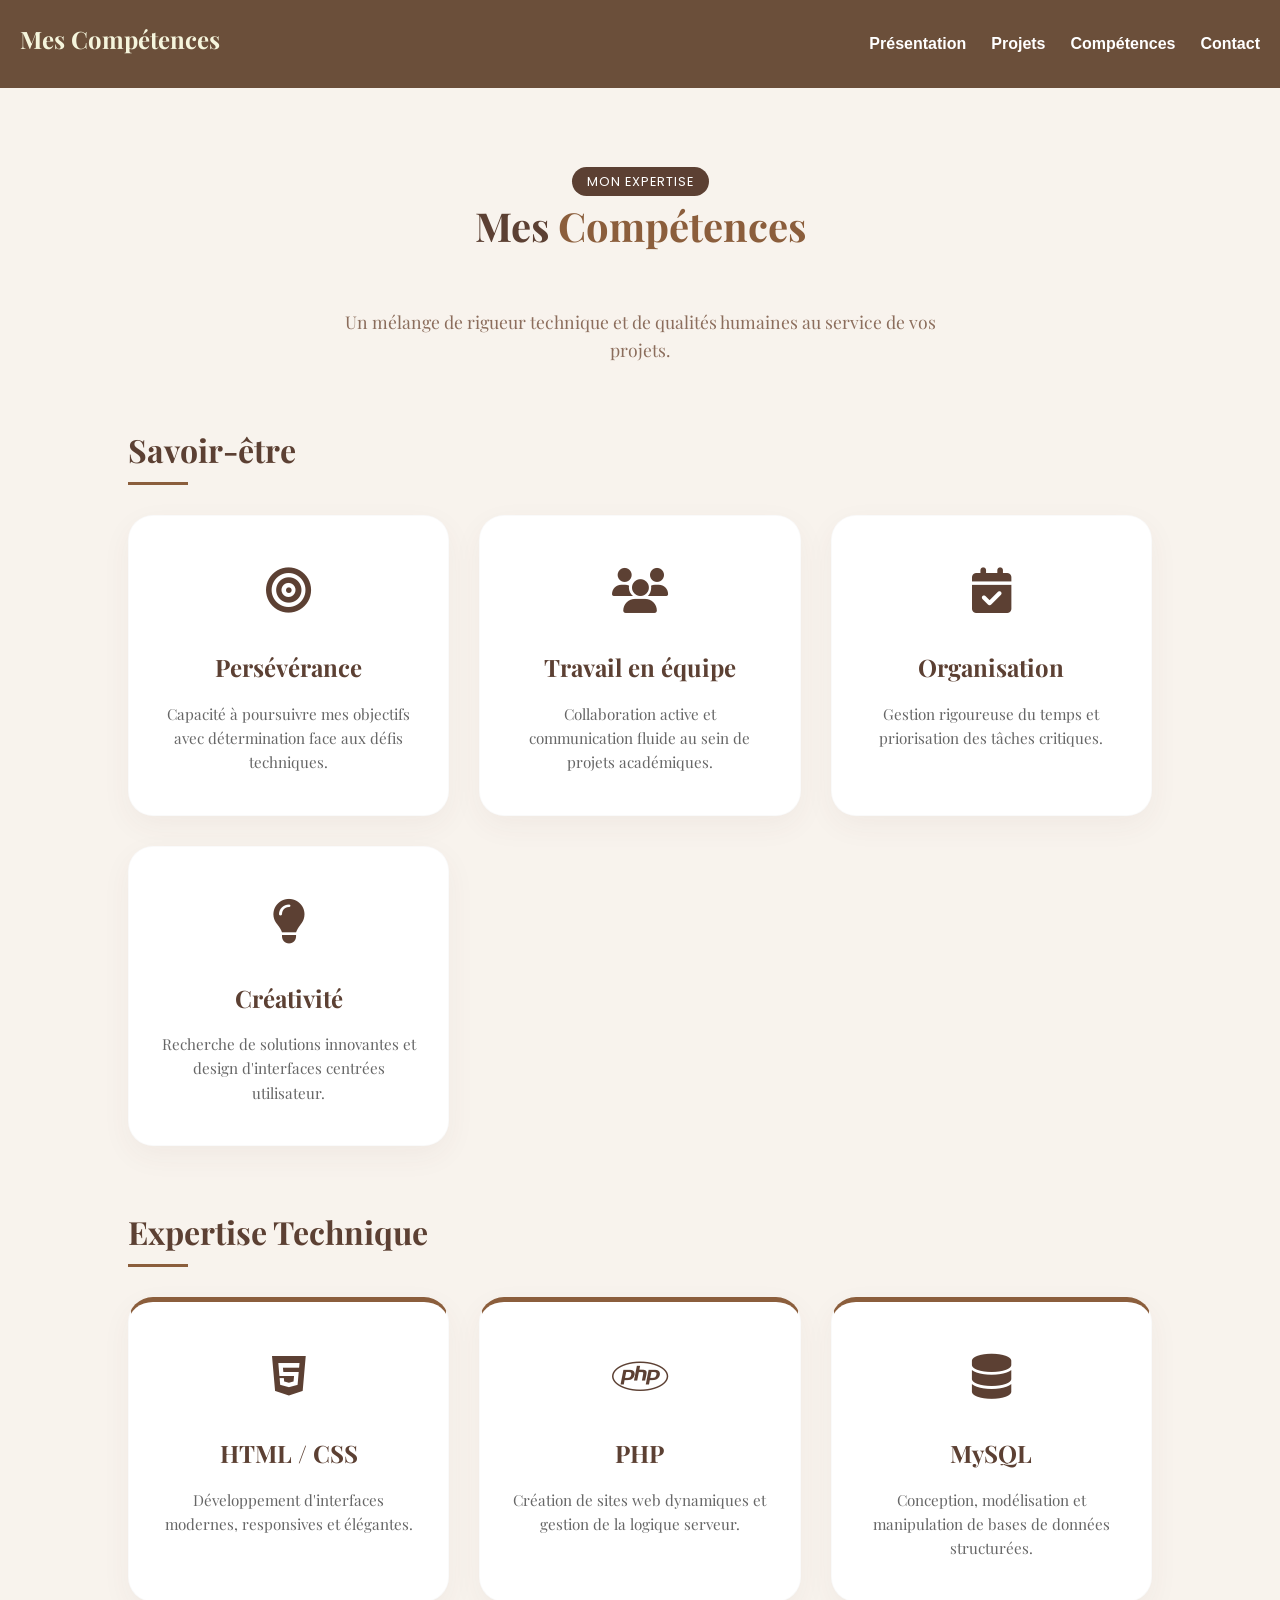
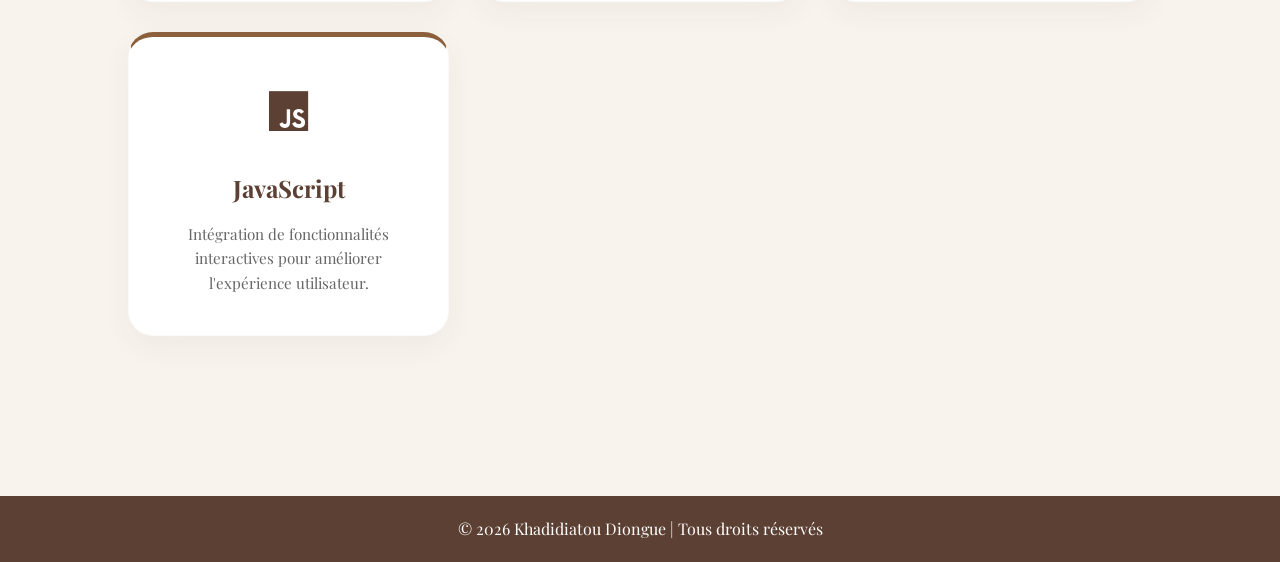
==== commit ca57d7fa: "Update competence.html" ====
--- a/pages/competence.html
+++ b/pages/competence.html
@@ -23,37 +23,62 @@
         </ul>
 </header>
 <main class="skills-page">
-    <header class="skills-header"> 
+    <div class="skills-header">
         <span class="hero-tag">Mon Expertise</span>
         <h2 class="section-title">Mes <span class="highlight">Compétences</span></h2>
-    </header>
-    <section class="skill-category">
+        <p class="section-subtitle">Un mélange de rigueur technique et de qualités humaines au service de vos projets.</p>
+    </div>
+    <div class="category-wrapper">
         <h3 class="skill-category-title">Savoir-être</h3>
         <div class="skills-grid">
-            <article class="card">
-                <div class="card-icon"><i class="fa-solid fa-mountain-sun"></i></div>
+            <div class="card">
+                <div class="card-icon"><i class="fa-solid fa-bullseye"></i></div>
                 <h3>Persévérance</h3>
-                <p>Capacité à poursuivre mes objectifs...</p>
-            </article>
+                <p>Capacité à poursuivre mes objectifs avec détermination face aux défis techniques.</p>
+            </div>
+            <div class="card">
+                <div class="card-icon"><i class="fa-solid fa-users"></i></div>
+                <h3>Travail en équipe</h3>
+                <p>Collaboration active et communication fluide au sein de projets académiques.</p>
+            </div>
+            <div class="card">
+                <div class="card-icon"><i class="fa-solid fa-calendar-check"></i></div>
+                <h3>Organisation</h3>
+                <p>Gestion rigoureuse du temps et priorisation des tâches critiques.</p>
+            </div>
+            <div class="card">
+                <div class="card-icon"><i class="fa-solid fa-lightbulb"></i></div>
+                <h3>Créativité</h3>
+                <p>Recherche de solutions innovantes et design d'interfaces centrées utilisateur.</p>
+            </div>
+        </div>
+    </div>
 
-            <article class="card">
-                <div class="card-icon"><i class="fa-solid fa-users-gear"></i></div>
-                <h3>Travail en équipe</h3>
-                <p>Collaboration active...</p>
-            </article>
-        </div>
-    </section>
-
-    <section class="skill-category">
+    <div class="category-wrapper">
         <h3 class="skill-category-title">Expertise Technique</h3>
         <div class="skills-grid hard-skills">
-            <article class="card">
+            <div class="card">
+                <div class="card-icon"><i class="fa-brands fa-html5"></i></div>
+                <h3>HTML / CSS</h3>
+                <p>Développement d'interfaces modernes, responsives et élégantes.</p>
+            </div>
+            <div class="card">
                 <div class="card-icon"><i class="fa-brands fa-php"></i></div>
                 <h3>PHP</h3>
-                <p>Création de sites web dynamiques...</p>
-            </article>
+                <p>Création de sites web dynamiques et gestion de la logique serveur.</p>
+            </div>
+            <div class="card">
+                <div class="card-icon"><i class="fa-solid fa-database"></i></div>
+                <h3>MySQL</h3>
+                <p>Conception, modélisation et manipulation de bases de données structurées.</p>
+            </div>
+            <div class="card">
+                <div class="card-icon"><i class="fa-brands fa-js"></i></div>
+                <h3>JavaScript</h3>
+                <p>Intégration de fonctionnalités interactives pour améliorer l'expérience utilisateur.</p>
+            </div>
         </div>
-    </section>
+    </div>
 </main>
      <footer>
         <div class="footer-content">
